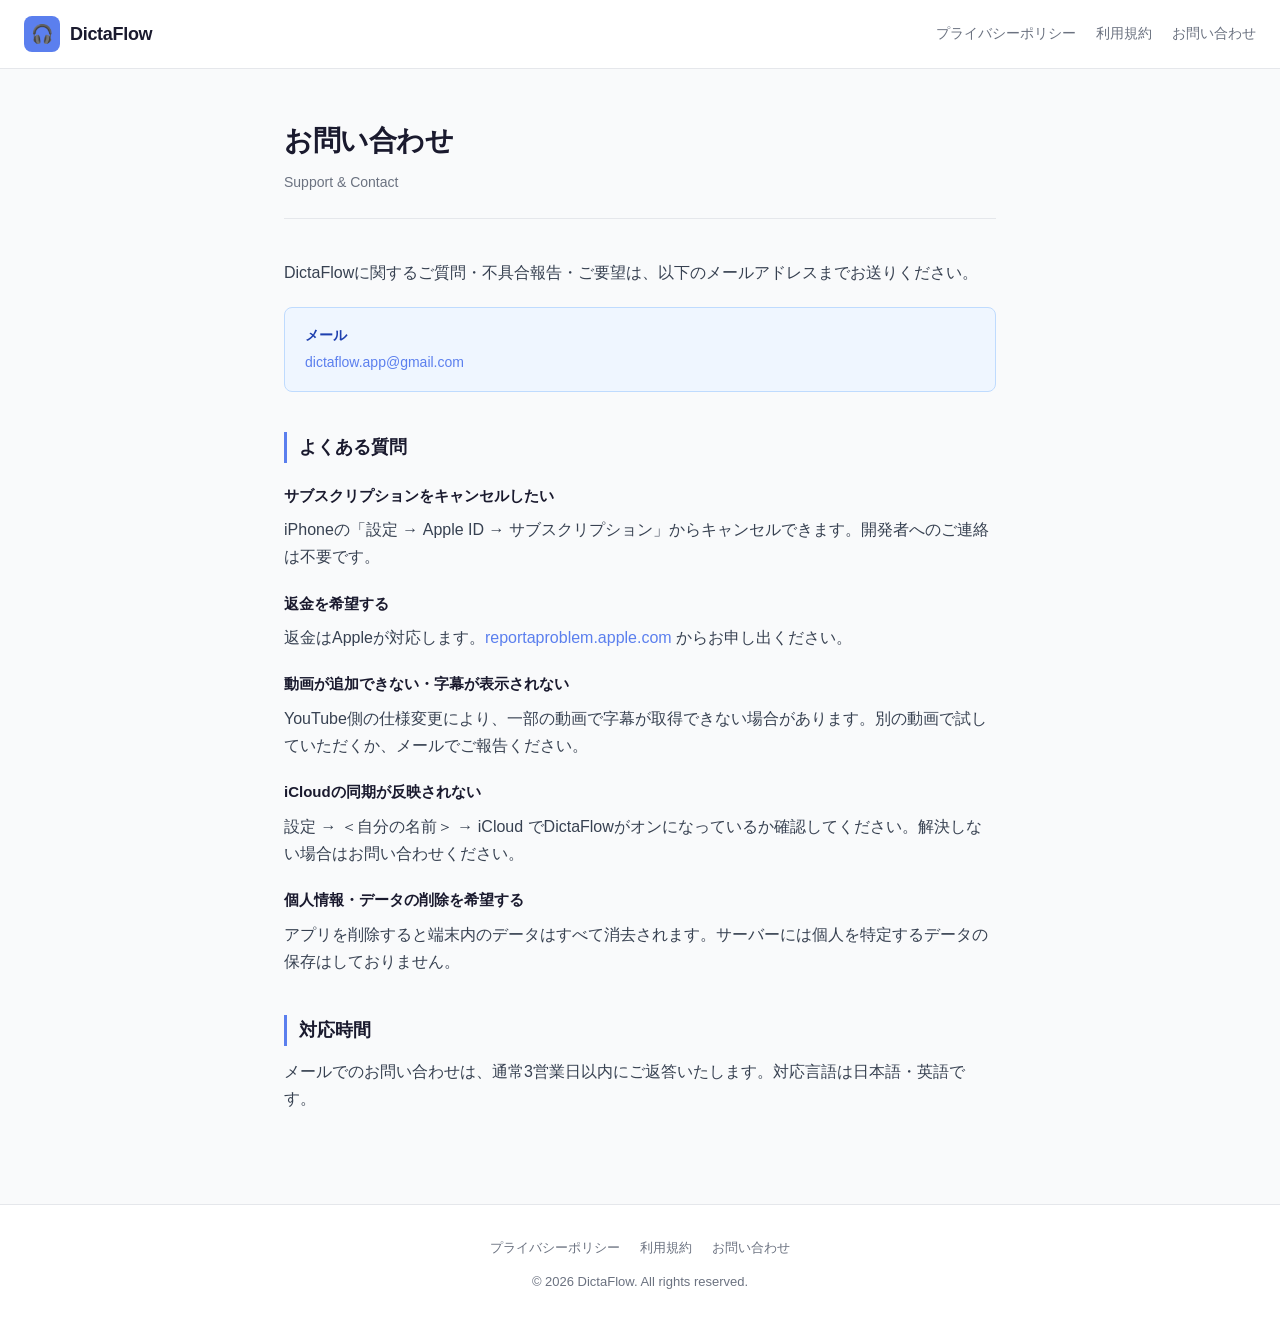
==== contact.html @ 8e2c3be7 "Add legal and support pages for App Store submission Co-Authored-By: Claude Sonnet 4.6 <noreply@anth" ====
<!DOCTYPE html>
<html lang="ja">
<head>
  <meta charset="UTF-8">
  <meta name="viewport" content="width=device-width, initial-scale=1.0">
  <title>お問い合わせ — DictaFlow</title>
  <link rel="stylesheet" href="style.css">
</head>
<body>

<header class="site-header">
  <a href="index.html" class="logo">
    <div class="logo-icon">🎧</div>
    <span class="logo-name">DictaFlow</span>
  </a>
  <nav>
    <a href="privacy.html">プライバシーポリシー</a>
    <a href="terms.html">利用規約</a>
    <a href="contact.html">お問い合わせ</a>
  </nav>
</header>

<main class="container">
  <h1 class="page-title">お問い合わせ</h1>
  <p class="page-meta">Support &amp; Contact</p>

  <div class="content">

    <p>DictaFlowに関するご質問・不具合報告・ご要望は、以下のメールアドレスまでお送りください。</p>

    <div class="notice">
      <strong>メール</strong>
      <a href="mailto:dictaflow.app@gmail.com">dictaflow.app@gmail.com</a>
    </div>

    <h2>よくある質問</h2>

    <h3>サブスクリプションをキャンセルしたい</h3>
    <p>iPhoneの「設定 → Apple ID → サブスクリプション」からキャンセルできます。開発者へのご連絡は不要です。</p>

    <h3>返金を希望する</h3>
    <p>返金はAppleが対応します。<a href="https://reportaproblem.apple.com" target="_blank" rel="noopener">reportaproblem.apple.com</a> からお申し出ください。</p>

    <h3>動画が追加できない・字幕が表示されない</h3>
    <p>YouTube側の仕様変更により、一部の動画で字幕が取得できない場合があります。別の動画で試していただくか、メールでご報告ください。</p>

    <h3>iCloudの同期が反映されない</h3>
    <p>設定 → ＜自分の名前＞ → iCloud でDictaFlowがオンになっているか確認してください。解決しない場合はお問い合わせください。</p>

    <h3>個人情報・データの削除を希望する</h3>
    <p>アプリを削除すると端末内のデータはすべて消去されます。サーバーには個人を特定するデータの保存はしておりません。</p>

    <h2>対応時間</h2>
    <p>メールでのお問い合わせは、通常3営業日以内にご返答いたします。対応言語は日本語・英語です。</p>

  </div>
</main>

<footer class="site-footer">
  <div class="footer-links">
    <a href="privacy.html">プライバシーポリシー</a>
    <a href="terms.html">利用規約</a>
    <a href="contact.html">お問い合わせ</a>
  </div>
  <p>&copy; 2026 DictaFlow. All rights reserved.</p>
</footer>

</body>
</html>
---- style.css ----
*, *::before, *::after { box-sizing: border-box; margin: 0; padding: 0; }

:root {
  --brand: #5B7FEE;
  --brand-dark: #4166D5;
  --text: #1a1a2e;
  --muted: #6b7280;
  --border: #e5e7eb;
  --bg: #f9fafb;
  --white: #ffffff;
}

body {
  font-family: -apple-system, BlinkMacSystemFont, "Helvetica Neue", "Segoe UI", sans-serif;
  background: var(--bg);
  color: var(--text);
  line-height: 1.7;
  font-size: 16px;
}

a { color: var(--brand); text-decoration: none; }
a:hover { text-decoration: underline; }

/* Header */
.site-header {
  background: var(--white);
  border-bottom: 1px solid var(--border);
  padding: 16px 24px;
  display: flex;
  align-items: center;
  gap: 12px;
}
.site-header .logo {
  display: flex;
  align-items: center;
  gap: 10px;
  text-decoration: none;
  color: var(--text);
}
.site-header .logo-icon {
  width: 36px;
  height: 36px;
  background: var(--brand);
  border-radius: 8px;
  display: flex;
  align-items: center;
  justify-content: center;
  color: white;
  font-size: 18px;
}
.site-header .logo-name {
  font-weight: 700;
  font-size: 18px;
  letter-spacing: -0.3px;
}
.site-header nav {
  margin-left: auto;
  display: flex;
  gap: 20px;
  font-size: 14px;
  color: var(--muted);
}
.site-header nav a { color: var(--muted); }
.site-header nav a:hover { color: var(--brand); text-decoration: none; }

/* Main content */
.container {
  max-width: 760px;
  margin: 0 auto;
  padding: 48px 24px 80px;
}

.page-title {
  font-size: 28px;
  font-weight: 800;
  letter-spacing: -0.5px;
  margin-bottom: 6px;
}
.page-meta {
  font-size: 14px;
  color: var(--muted);
  margin-bottom: 40px;
  padding-bottom: 24px;
  border-bottom: 1px solid var(--border);
}

/* Content sections */
.content h2 {
  font-size: 18px;
  font-weight: 700;
  margin-top: 40px;
  margin-bottom: 12px;
  padding-left: 12px;
  border-left: 3px solid var(--brand);
}
.content h3 {
  font-size: 15px;
  font-weight: 600;
  margin-top: 20px;
  margin-bottom: 8px;
  color: var(--text);
}
.content p {
  margin-bottom: 12px;
  color: #374151;
}
.content ul, .content ol {
  margin: 8px 0 16px 20px;
  color: #374151;
}
.content li { margin-bottom: 6px; }

/* Table */
.content table {
  width: 100%;
  border-collapse: collapse;
  font-size: 14px;
  margin: 16px 0;
}
.content th {
  background: #f3f4f6;
  text-align: left;
  padding: 10px 14px;
  font-weight: 600;
  border: 1px solid var(--border);
}
.content td {
  padding: 10px 14px;
  border: 1px solid var(--border);
  vertical-align: top;
}

/* Notice box */
.notice {
  background: #eff6ff;
  border: 1px solid #bfdbfe;
  border-radius: 8px;
  padding: 16px 20px;
  font-size: 14px;
  margin: 20px 0;
  color: #1e40af;
}
.notice strong { display: block; margin-bottom: 4px; }

/* Footer */
.site-footer {
  text-align: center;
  padding: 32px 24px;
  font-size: 13px;
  color: var(--muted);
  border-top: 1px solid var(--border);
  background: var(--white);
}
.site-footer a { color: var(--muted); }
.site-footer .footer-links { display: flex; justify-content: center; gap: 20px; margin-bottom: 12px; }

@media (max-width: 600px) {
  .container { padding: 32px 16px 64px; }
  .page-title { font-size: 22px; }
  .site-header nav { display: none; }
}
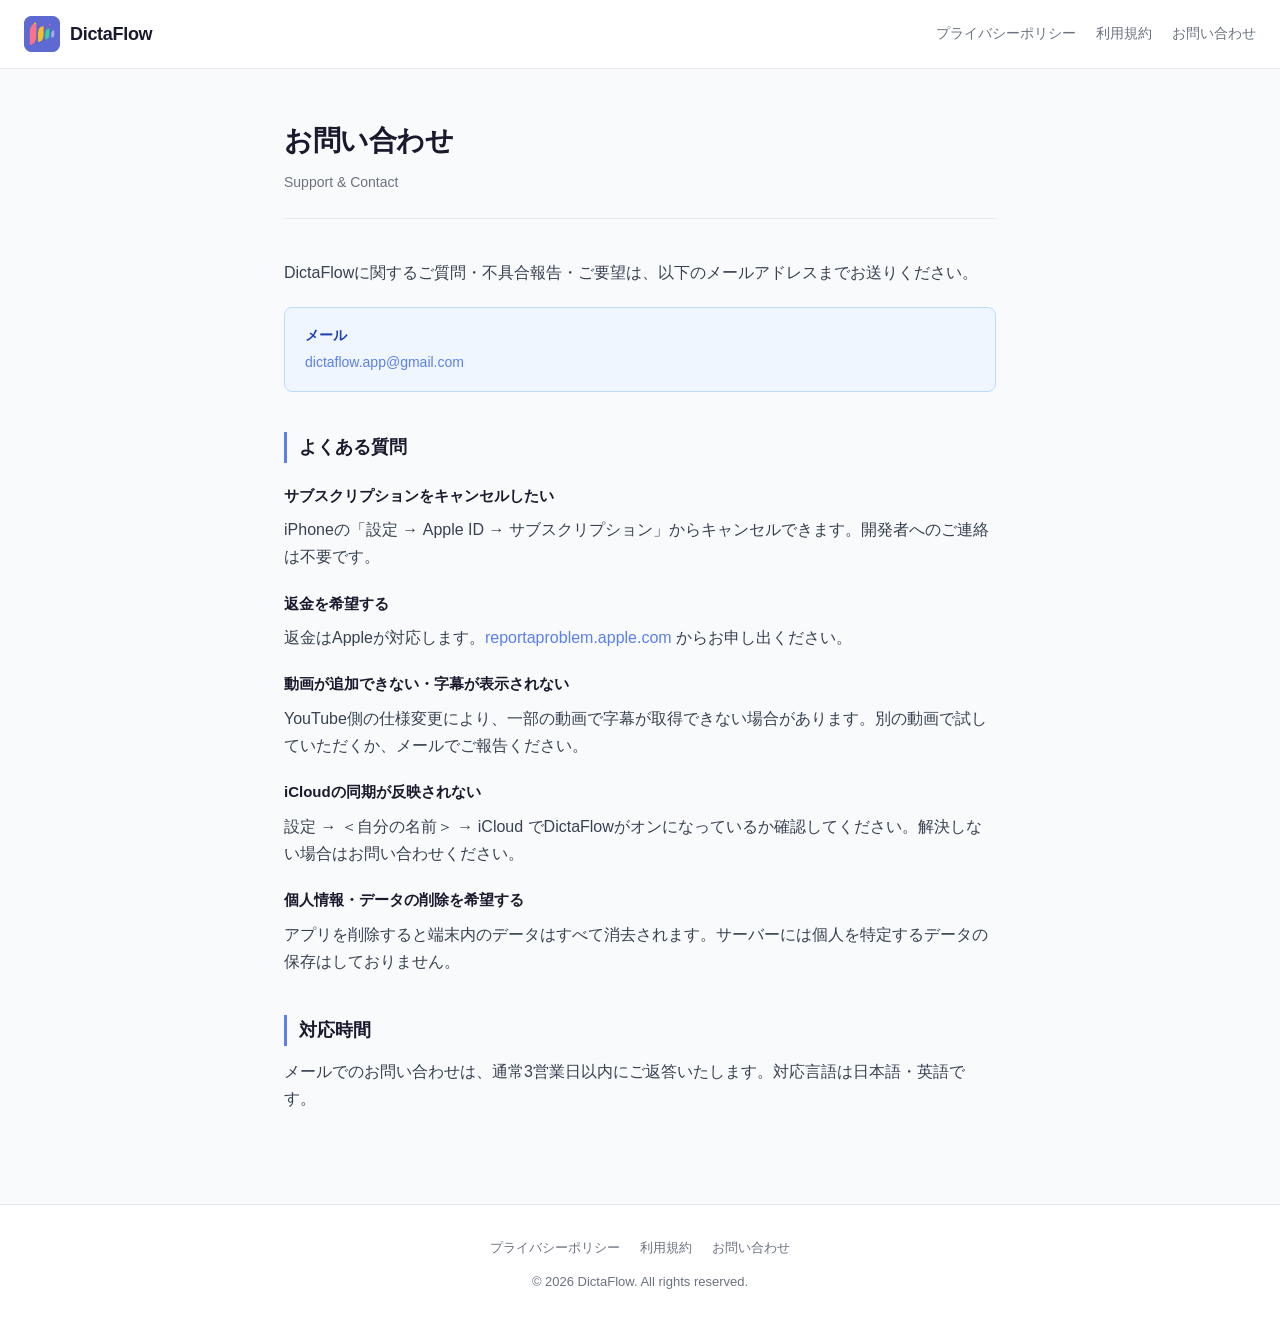
==== commit 2f407be8: "Replace emoji icons with app icon image Co-Authored-By: Claude Sonnet 4.6 <noreply@anthropic.com>" ====
--- a/contact.html
+++ b/contact.html
@@ -10,7 +10,7 @@
 
 <header class="site-header">
   <a href="index.html" class="logo">
-    <div class="logo-icon">🎧</div>
+    <div class="logo-icon"><img src="icon.png" alt="DictaFlow" style="width:100%;height:100%;object-fit:cover;border-radius:8px;"></div>
     <span class="logo-name">DictaFlow</span>
   </a>
   <nav>
